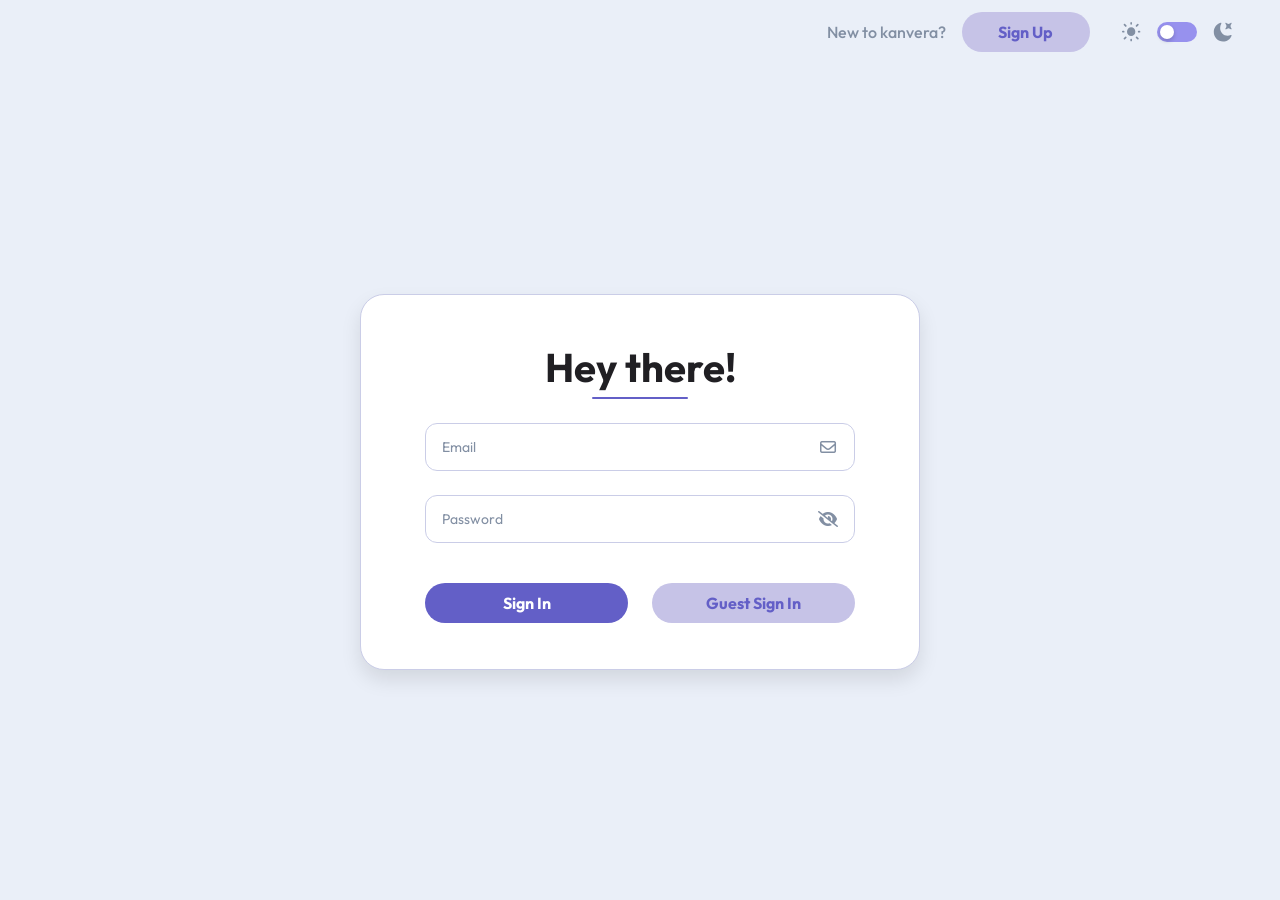
==== index.html @ 96c116b0 "fix(index.html): comment out splash screen section for improved readability" ====
<!doctype html>
<html lang="en" translate="no" data-theme="light">
  <head>
    <meta charset="UTF-8" />
    <meta name="viewport" content="width=device-width, initial-scale=1.0, viewport-fit=cover" />
    <link rel="icon" type="image/svg+xml" href="assets/favicon/favicon.svg" />
    <link rel="shortcut icon" href="assets/favicon/favicon.ico" />
    <link rel="apple-touch-icon" sizes="180x180" href="assets/favicon/apple-touch-icon.png" />

    <title>Kanvera</title>

    <link rel="stylesheet" href="./styles/main.css" />

    <script type="module" src="./src/main.js"></script>
  </head>

  <body class="auth-viewport">
    <!--
    <div id="splashScreen" class="splash-screen">
      <img id="splashScreenLogo" class="splash-screen__logo" src="assets/icons/logo-light.svg" alt="Kanvera Logo" />
    </div>
    -->

    <header class="auth-header">
      <div class="auth-header__left">
        <a href="index.html" class="auth-logo-link">
          <picture>
            <source srcset="assets/icons/logo-mobile.svg" media="(max-width: 768px)" />
            <img src="" class="header__logo-img" id="headerLogoFinal" alt="Kanvera Logo" />
          </picture>
        </a>
      </div>

      <div class="auth-header__right">
        <div class="auth-nav-group">
          <div class="auth-cta-group">
            <p class="auth-nav-text hide-mobile">New to kanvera?</p>
            <button id="toSignUpBtn" class="btn btn--secondary btn--s u-min-w-8">Sign Up</button>
          </div>

          <div class="theme-switch hide-mobile">
            <img src="assets/icons/icon-light-theme.svg" alt="Light Theme" class="theme-switch__icon" />
            <label class="switch">
              <input type="checkbox" id="theme-toggle" />
              <span class="slider"></span>
            </label>
            <img src="assets/icons/icon-dark-theme.svg" alt="Dark Theme" class="theme-switch__icon" />
          </div>

          <div class="menu-dropdown menu-dropdown--mobile-only">
            <button class="menu-dropdown__trigger" id="js-menu-trigger" aria-label="Menu">
              <img src="assets/icons/icon-vertical-ellipsis.svg" alt="More" class="auth-icon" />
            </button>

            <div class="menu-dropdown__content" id="js-menu-content">
              <div class="menu-dropdown__group">
                <span class="menu-dropdown__label heading-xs">Legal</span>
                <a href="privacy.html" class="menu-dropdown__link">Privacy Policy</a>
                <a href="legal.html" class="menu-dropdown__link">Legal Notice</a>
              </div>

              <div class="menu-dropdown__theme-toggle">
                <hr class="menu-dropdown__divider" />
                <span class="menu-dropdown__label heading-xs">Appearance</span>
                <div class="theme-switch theme-switch--dropdown">
                  <img src="assets/icons/icon-light-theme.svg" alt="Light Theme" class="theme-switch__icon" />
                  <label class="switch">
                    <input type="checkbox" id="theme-toggle-dropdown" />
                    <span class="slider"></span>
                  </label>
                  <img src="assets/icons/icon-dark-theme.svg" alt="Dark Theme" class="theme-switch__icon" />
                </div>
              </div>
            </div>
          </div>
        </div>
      </div>
    </header>
    <main class="auth-main">
      <section class="auth-flow">
        <div class="auth-flow__stage" id="authFlowStage">
          <div class="auth-flow__wrapper" id="signInWrapper">
            <form class="auth-flow__form" id="signInForm" novalidate>
              <div class="auth-flow__header">
                <h2 class="auth-flow__title heading-2xl">Hey there!</h2>
              </div>

              <div class="field-wrapper">
                <div class="field-group">
                  <input type="email" id="signInEmail" class="field-input" placeholder="Email" />
                  <i class="fa-regular fa-envelope field-icon"></i>
                </div>
                <div class="error-msg"></div>
              </div>

              <div class="field-wrapper">
                <div class="field-group">
                  <input type="password" id="signInPassword" class="field-input" placeholder="Password" />
                  <i class="fa-solid fa-eye-slash field-icon"></i>
                </div>
                <div class="error-msg"></div>
              </div>

              <div class="auth-flow__actions">
                <button type="submit" class="btn btn--s btn--primary btn--full">Sign In</button>
                <button type="button" id="guestSignInBtn" class="btn btn--s btn--secondary btn--full">Guest Sign In</button>
              </div>
            </form>
          </div>
          <div class="auth-flow__wrapper" id="signUpWrapper">
            <form class="auth-flow__form" id="signUpForm" novalidate>
              <div class="auth-flow__header">
                <i class="fa-solid fa-arrow-left auth-flow__back" id="toSignInArrow"></i>
                <h2 class="auth-flow__title heading-2xl">Get on board!</h2>
              </div>

              <div class="field-wrapper">
                <div class="field-group">
                  <input type="text" id="signUpName" class="field-input" placeholder="Name" />
                  <i class="fa-regular fa-user field-icon"></i>
                </div>
                <div class="error-msg"></div>
              </div>

              <div class="field-wrapper">
                <div class="field-group">
                  <input type="email" id="signUpEmail" class="field-input" placeholder="Email" />
                  <i class="fa-regular fa-envelope field-icon"></i>
                </div>
                <div class="error-msg"></div>
              </div>

              <div class="field-wrapper">
                <div class="field-group">
                  <input type="password" id="signUpPassword" class="field-input" placeholder="Password" />
                  <i class="fa-solid fa-eye-slash field-icon"></i>
                </div>
                <div class="error-msg"></div>
              </div>

              <div class="field-wrapper">
                <div class="field-group">
                  <input type="password" id="signUpConfirmPassword" class="field-input" placeholder="Confirm Password" />
                  <i class="fa-solid fa-eye-slash field-icon"></i>
                </div>
                <div class="error-msg"></div>
              </div>

              <div class="field-wrapper privacy-wrapper">
                <div class="checkbox-group">
                  <input type="checkbox" id="policy" class="policy-input" name="policy" hidden />

                  <label for="policy" class="policy-label">
                    <i class="fa-regular fa-square icon-unchecked"></i>
                    <i class="fa-solid fa-square-check icon-checked"></i>
                    <span class="policy-text"> I accept the <a href="privacy.html" target="_blank" class="link">Privacy Policy</a> </span>
                  </label>
                </div>
                <div class="error-msg u-text-center"></div>
              </div>

              <div class="auth-flow__actions">
                <button type="submit" class="btn btn--s btn--primary btn--full">Sign Up</button>
              </div>
            </form>
          </div>
        </div>
      </section>
    </main>

    <div id="authSuccessOverlay" class="auth-feedback">
      <div class="auth-feedback__card">
        <div class="auth-feedback__content">
          <i class="fa-solid fa-circle-check auth-feedback__icon"></i>
          <h2>Signup successful!</h2>
          <p>You have been registered. Redirecting to sign in...</p>
        </div>
        <div class="auth-feedback__loader-bar"></div>
      </div>
    </div>
  </body>
</html>
---- styles/main.css ----
@import url("https://cdnjs.cloudflare.com/ajax/libs/font-awesome/6.5.1/css/all.min.css");

@import url("./core/index.css");
@import url("./shared/index.css");
@import url("./features/auth/index.css");
@import url("./features/pulse/index.css");
@import url("./features/team/index.css");
@import url("./features/legal/index.css");
@import url("./features/board/index.css");
@import url("./features/task/index.css");
@import url("./features/my-desk/index.css");
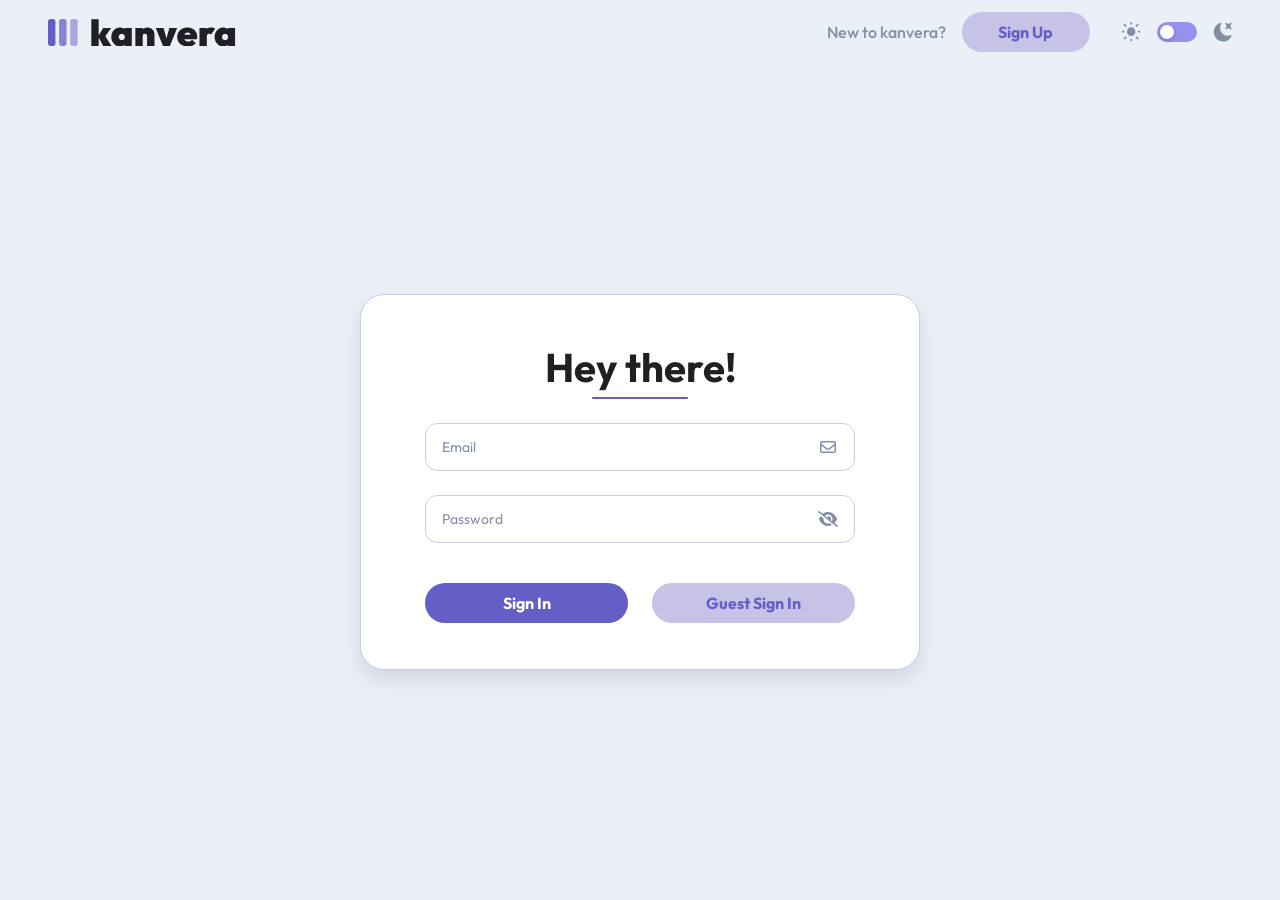
==== commit a0c44af5: "fix(index.html, splash-screen.css): comment out splash screen and change background color to white f" ====
--- a/index.html
+++ b/index.html
@@ -15,11 +15,9 @@
   </head>
 
   <body class="auth-viewport">
-    <!--
     <div id="splashScreen" class="splash-screen">
       <img id="splashScreenLogo" class="splash-screen__logo" src="assets/icons/logo-light.svg" alt="Kanvera Logo" />
     </div>
-    -->
 
     <header class="auth-header">
       <div class="auth-header__left">
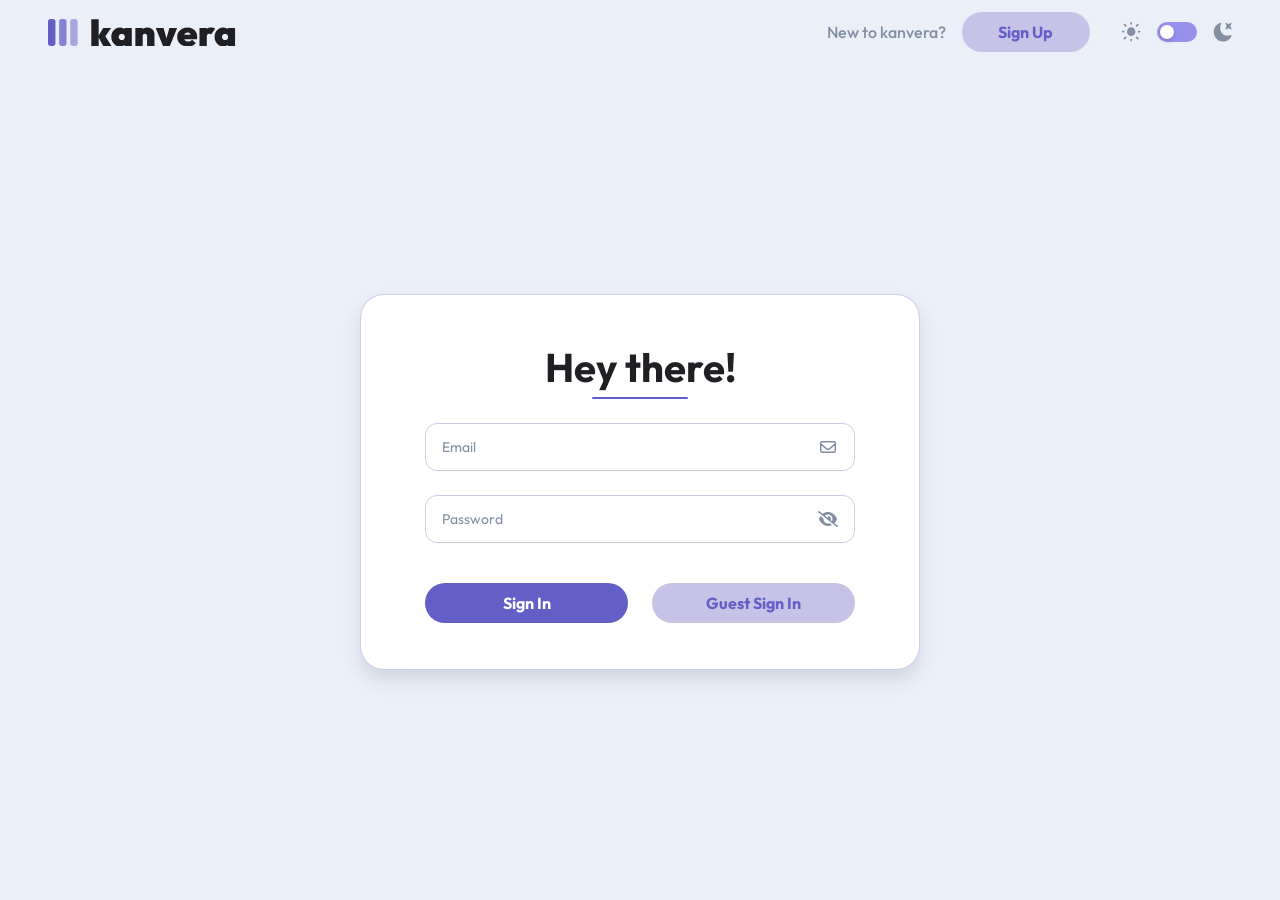
==== commit e3c6dd2f: "fix(index.html): remove data-theme attribute for simplified HTML structure" ====
--- a/index.html
+++ b/index.html
@@ -1,5 +1,5 @@
 <!doctype html>
-<html lang="en" translate="no" data-theme="light">
+<html lang="en" translate="no">
   <head>
     <meta charset="UTF-8" />
     <meta name="viewport" content="width=device-width, initial-scale=1.0, viewport-fit=cover" />
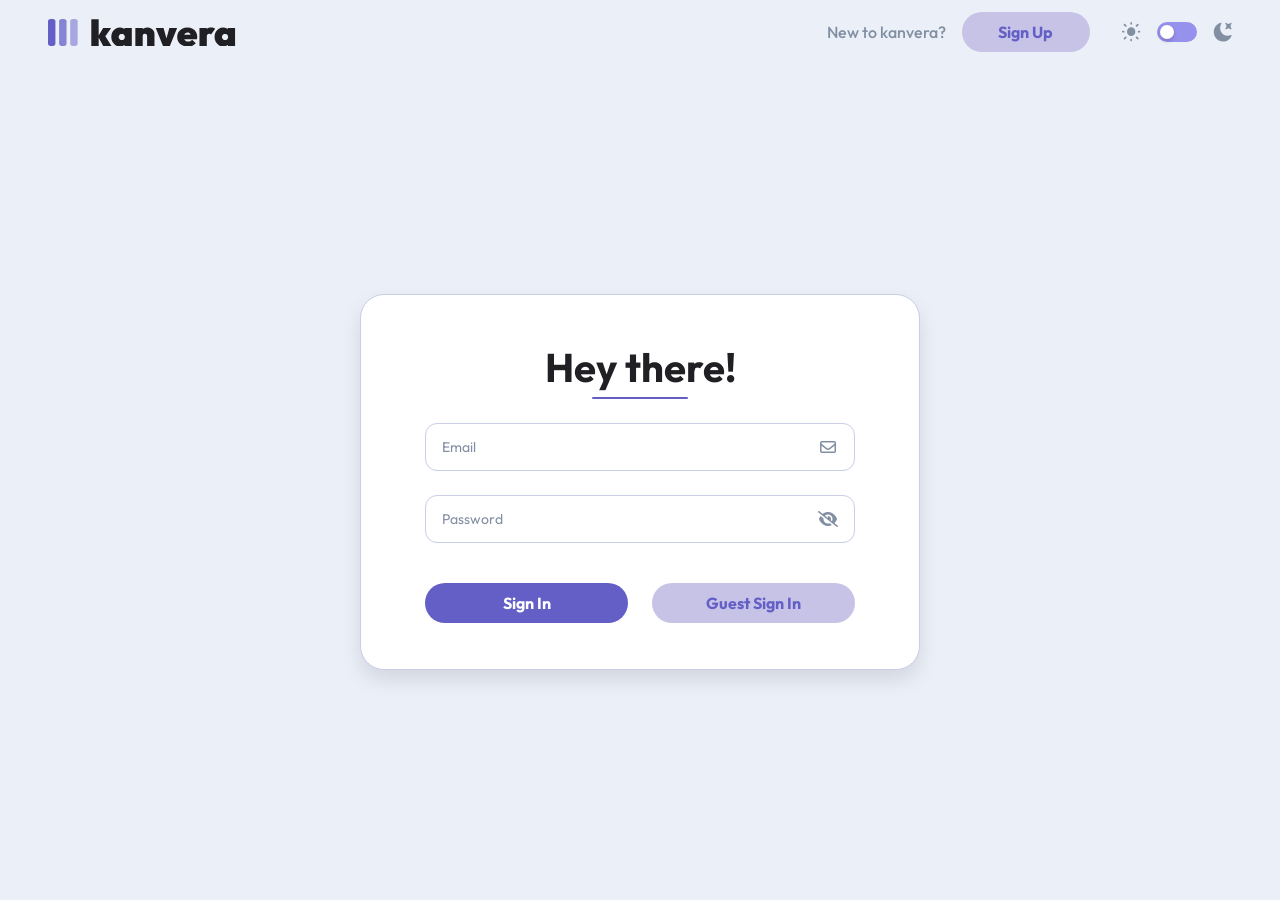
==== commit d52af64c: "fix(index.html): reorder stylesheet link for consistent loading order" ====
--- a/index.html
+++ b/index.html
@@ -9,9 +9,8 @@
 
     <title>Kanvera</title>
 
+    <script type="module" src="./src/main.js"></script>
     <link rel="stylesheet" href="./styles/main.css" />
-
-    <script type="module" src="./src/main.js"></script>
   </head>
 
   <body class="auth-viewport">
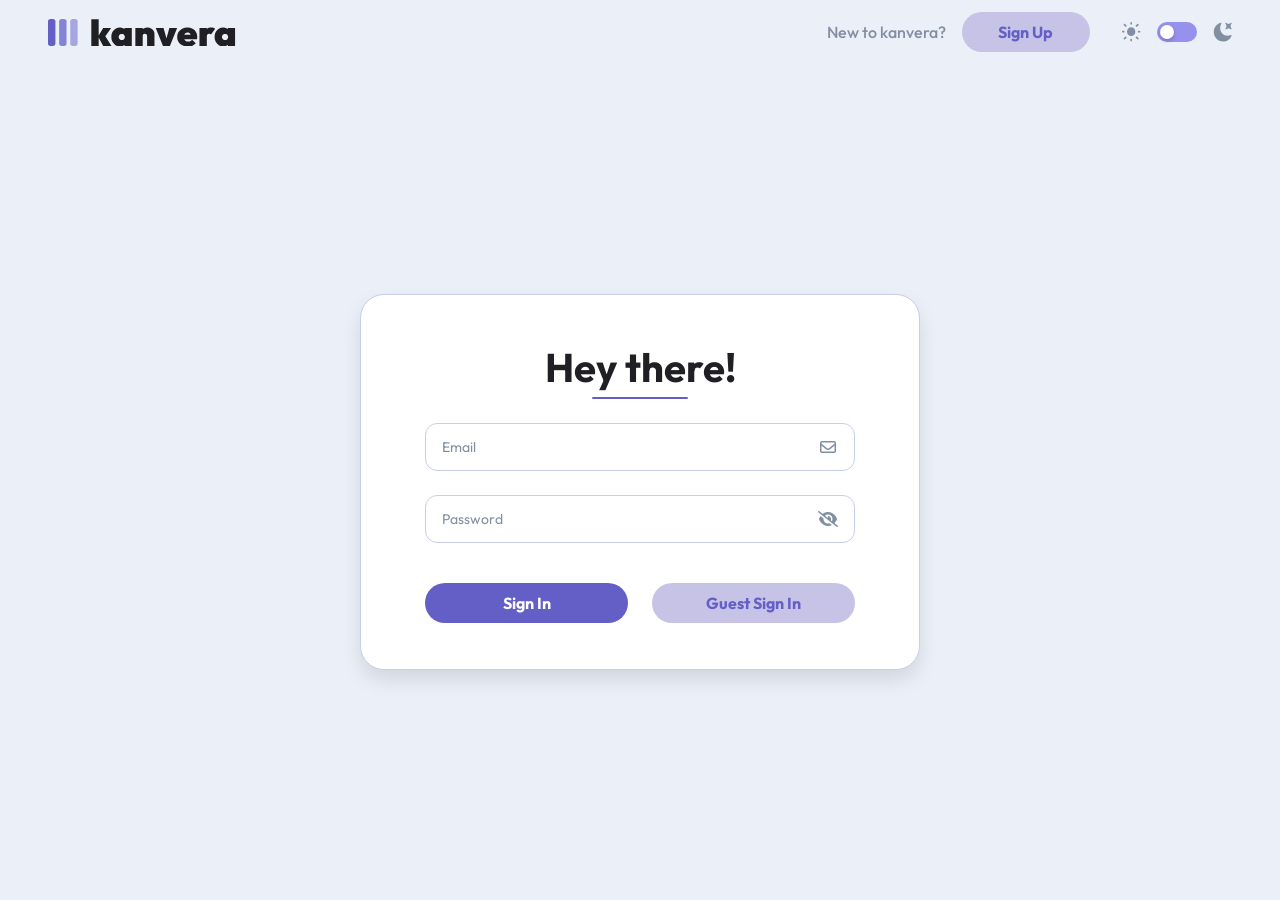
==== commit 4ab0f9fb: "fix(index.html, splash-screen.js): update splash screen logo source dynamically based on theme" ====
--- a/index.html
+++ b/index.html
@@ -3,6 +3,24 @@
   <head>
     <meta charset="UTF-8" />
     <meta name="viewport" content="width=device-width, initial-scale=1.0, viewport-fit=cover" />
+    <meta name="theme-color" content="#ffffff" id="theme-color-meta" />
+    <meta name="apple-mobile-web-app-status-bar-style" content="default" />
+
+    <script>
+      (() => {
+        const savedTheme = localStorage.getItem("theme") || "light";
+
+        document.documentElement.setAttribute("data-theme", savedTheme);
+
+        const themeColorMeta = document.getElementById("theme-color-meta");
+
+        if (themeColorMeta) {
+          themeColorMeta.setAttribute("content", savedTheme === "dark" ? "#20212c" : "#ffffff");
+        }
+      })();
+    </script>
+
+    <link rel="stylesheet" href="./styles/main.css" />
     <link rel="icon" type="image/svg+xml" href="assets/favicon/favicon.svg" />
     <link rel="shortcut icon" href="assets/favicon/favicon.ico" />
     <link rel="apple-touch-icon" sizes="180x180" href="assets/favicon/apple-touch-icon.png" />
@@ -10,12 +28,11 @@
     <title>Kanvera</title>
 
     <script type="module" src="./src/main.js"></script>
-    <link rel="stylesheet" href="./styles/main.css" />
   </head>
 
   <body class="auth-viewport">
     <div id="splashScreen" class="splash-screen">
-      <img id="splashScreenLogo" class="splash-screen__logo" src="assets/icons/logo-light.svg" alt="Kanvera Logo" />
+      <img id="splashScreenLogo" class="splash-screen__logo" src="" alt="Kanvera Logo" />
     </div>
 
     <header class="auth-header">
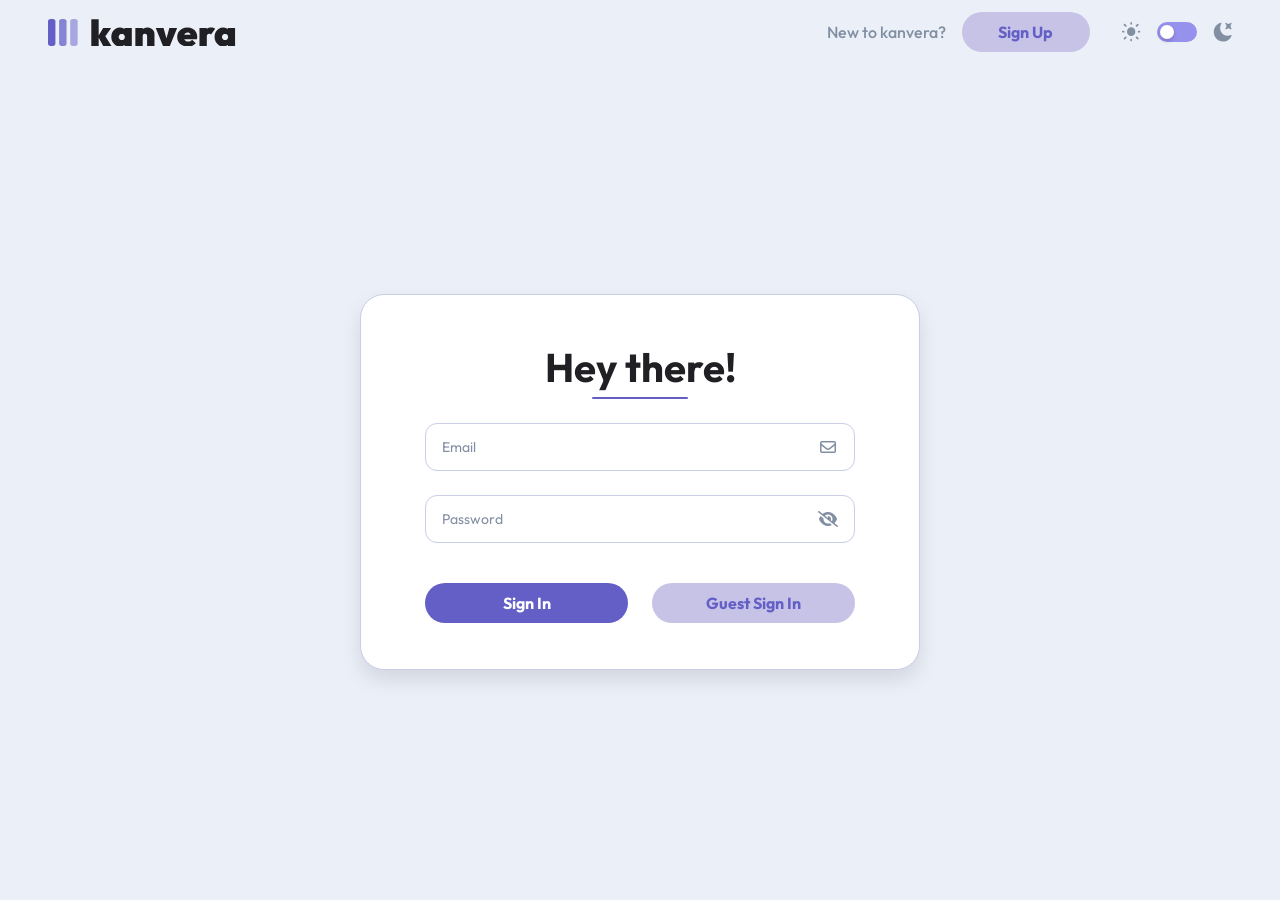
==== commit 2e8f9df3: "fix(index.html): update splash screen logo source to display Kanvera logo" ====
--- a/index.html
+++ b/index.html
@@ -32,7 +32,12 @@
 
   <body class="auth-viewport">
     <div id="splashScreen" class="splash-screen">
-      <img id="splashScreenLogo" class="splash-screen__logo" src="" alt="Kanvera Logo" />
+      <img
+        id="splashScreenLogo"
+        class="splash-screen__logo"
+        src="data:image/svg+xml;utf8,<svg xmlns='http://www.w3.org/2000/svg' width='1' height='1'/>"
+        alt="Kanvera Logo"
+      />
     </div>
 
     <header class="auth-header">
--- a/styles/main.css
+++ b/styles/main.css
@@ -8,4 +8,4 @@
 @import url("./features/legal/index.css");
 @import url("./features/board/index.css");
 @import url("./features/task/index.css");
-@import url("./features/my-desk/index.css");
+@import url("./features/inbox/index.css");
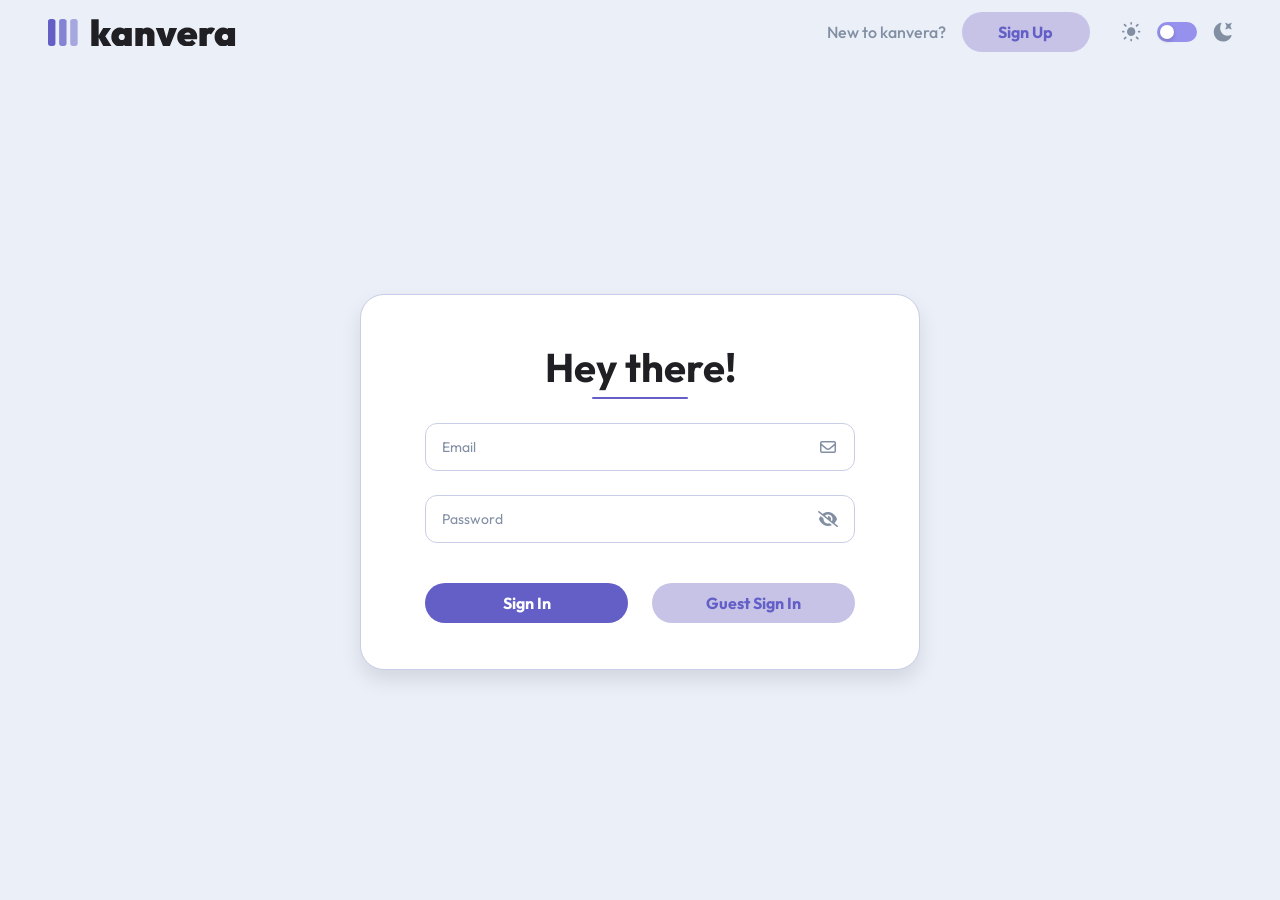
==== commit 35c50e6f: "fix(favicon): replace apple-touch-icon with 96x96 PNG icon across multiple HTML files" ====
--- a/index.html
+++ b/index.html
@@ -23,7 +23,7 @@
     <link rel="stylesheet" href="./styles/main.css" />
     <link rel="icon" type="image/svg+xml" href="assets/favicon/favicon.svg" />
     <link rel="shortcut icon" href="assets/favicon/favicon.ico" />
-    <link rel="apple-touch-icon" sizes="180x180" href="assets/favicon/apple-touch-icon.png" />
+    <link rel="icon" type="image/png" sizes="96x96" href="assets/favicon/favicon-96x96.png" />
 
     <title>Kanvera</title>
 
